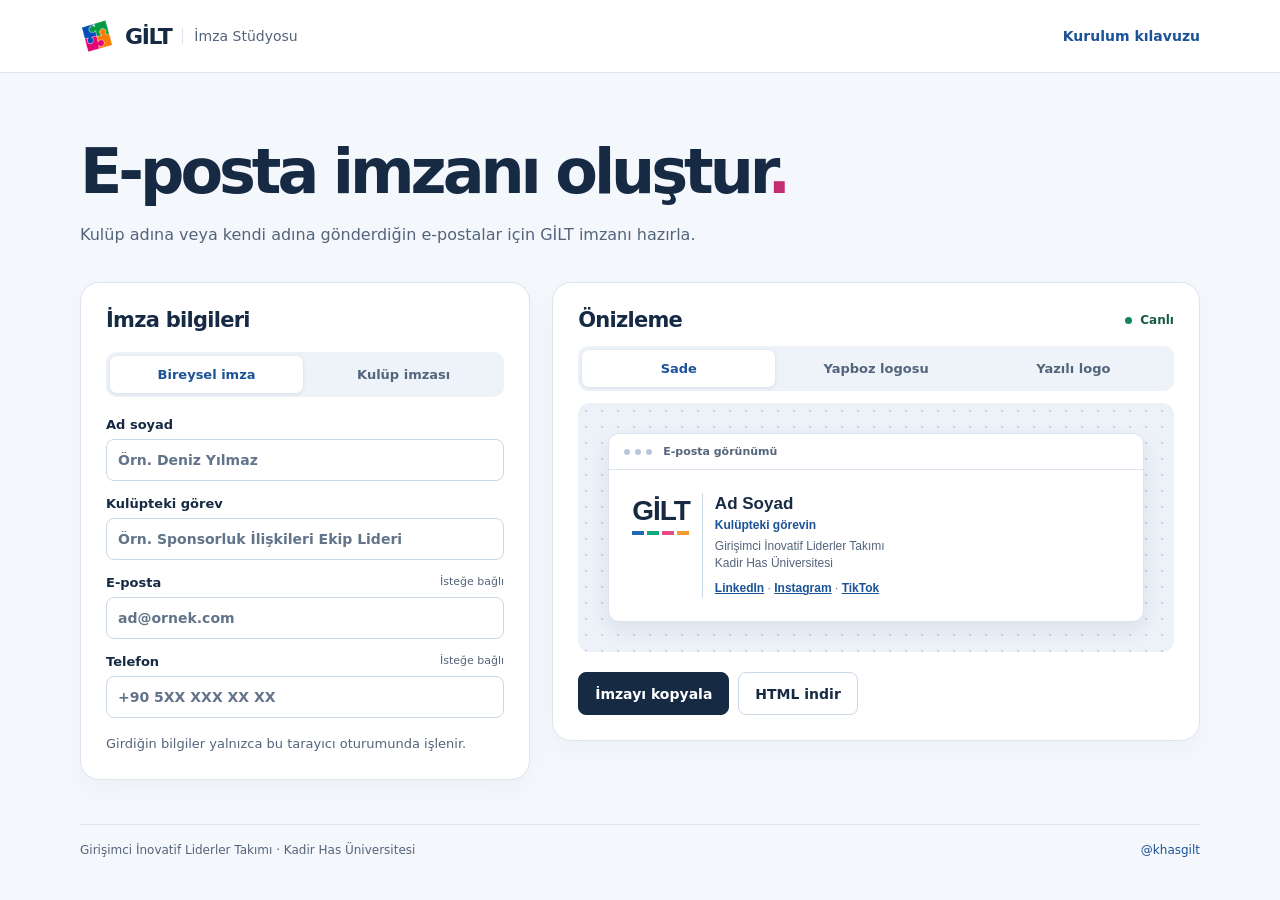
==== index.html @ 71208b17 "Add the GİLT wordmark as a third signature style" ====
<!doctype html>
<html lang="tr">
<head>
  <meta charset="utf-8">
  <meta name="viewport" content="width=device-width, initial-scale=1">
  <meta name="description" content="GİLT kulüp ve üye e-posta imzalarını oluşturun, önizleyin ve kopyalayın.">
  <title>İmza Stüdyosu · GİLT</title>
  <link rel="icon" href="assets/gilt-puzzle.png">
  <link rel="stylesheet" href="style.css?v=3">
  <script src="app.js?v=3" defer></script>
</head>
<body>
  <header class="topbar">
    <div class="shell topbar-inner">
      <a class="brand" href="./"><img src="assets/gilt-puzzle.png" alt="" width="34" height="34"><strong>GİLT</strong><span>İmza Stüdyosu</span></a>
      <a class="guide-link" href="kilavuz.html">Kurulum kılavuzu</a>
    </div>
  </header>
  <main class="shell">
    <section class="intro" aria-labelledby="title">
      <h1 id="title">E-posta imzanı oluştur<span>.</span></h1>
      <p>Kulüp adına veya kendi adına gönderdiğin e-postalar için GİLT imzanı hazırla.</p>
    </section>
    <div class="workspace">
      <section class="panel editor" aria-labelledby="editor-title">
        <h2 id="editor-title">İmza bilgileri</h2>
        <form id="signature-form">
          <fieldset class="switch">
            <legend class="sr-only">İmza türü</legend>
            <label><input type="radio" name="type" value="member" checked><span>Bireysel imza</span></label>
            <label><input type="radio" name="type" value="club"><span>Kulüp imzası</span></label>
          </fieldset>
          <div class="fields">
            <fieldset id="member-fields" class="fields">
              <legend class="sr-only">Üye bilgileri</legend>
              <label>Ad soyad <input name="fullName" required maxlength="80" autocomplete="name" placeholder="Örn. Deniz Yılmaz"></label>
              <label>Kulüpteki görev <input name="role" required maxlength="100" placeholder="Örn. Sponsorluk İlişkileri Ekip Lideri"></label>
            </fieldset>
            <label id="club-fields" hidden>Birim <span class="optional">İsteğe bağlı</span><input name="team" maxlength="100" placeholder="Örn. Sponsorluk İlişkileri" disabled></label>
            <fieldset id="contact-fields" class="fields">
              <legend class="sr-only">Bireysel iletişim bilgileri</legend>
              <label>E-posta <span class="optional">İsteğe bağlı</span><input type="email" name="memberEmail" maxlength="120" autocomplete="email" placeholder="ad@ornek.com"></label>
              <label>Telefon <span class="optional">İsteğe bağlı</span><input type="tel" name="memberPhone" maxlength="26" pattern="\+?[0-9\s\(\).\-]{7,25}" title="Alan koduyla birlikte telefon numarası girin." autocomplete="tel" placeholder="+90 5XX XXX XX XX"></label>
            </fieldset>
            <fieldset id="club-contact-fields" class="fields" hidden disabled>
              <legend class="sr-only">Kulüp iletişim bilgileri</legend>
              <label>Kulüp e-postası <span class="optional">İsteğe bağlı</span><input type="email" name="clubEmail" maxlength="120" placeholder="kulup@ornek.com"></label>
              <label>Kulüp telefonu <span class="optional">İsteğe bağlı</span><input type="tel" name="clubPhone" maxlength="26" pattern="\+?[0-9\s\(\).\-]{7,25}" title="Alan koduyla birlikte telefon numarası girin." placeholder="+90 5XX XXX XX XX"></label>
            </fieldset>
          </div>
        </form>
        <p class="privacy">Girdiğin bilgiler yalnızca bu tarayıcı oturumunda işlenir.</p>
      </section>
      <section class="panel result" aria-labelledby="preview-title">
        <header class="preview-header"><h2 id="preview-title">Önizleme</h2><span class="live"><i></i> Canlı</span></header>
        <fieldset class="switch logo-options">
          <legend class="sr-only">İmza görünümü</legend>
          <label><input type="radio" form="signature-form" name="logoStyle" value="plain" checked><span>Sade</span></label>
          <label><input type="radio" form="signature-form" name="logoStyle" value="puzzle"><span>Yapboz logosu</span></label>
          <label><input type="radio" form="signature-form" name="logoStyle" value="wordmark"><span>Yazılı logo</span></label>
        </fieldset>
        <div class="canvas"><div class="mail">
          <div class="mail-header"><span></span><span></span><span></span><strong>E-posta görünümü</strong></div>
          <div id="preview" aria-label="E-posta imzası önizlemesi"></div>
        </div></div>
        <div class="actions">
          <button class="primary" id="copy" type="button">İmzayı kopyala</button>
          <button class="secondary" id="download" type="button">HTML indir</button>
        </div>
        <p id="status" role="status"></p>
      </section>
    </div>
    <noscript>İmza oluşturmak için tarayıcında JavaScript’i etkinleştir.</noscript>
  </main>
  <footer class="shell footer"><span>Girişimci İnovatif Liderler Takımı · Kadir Has Üniversitesi</span><a href="https://www.instagram.com/khasgilt/">@khasgilt</a></footer>
</body>
</html>
---- style.css ----
:root {
  color-scheme: light;
  --ink: #172a44;
  --muted: #53647b;
  --line: #dbe4ef;
  --blue: #1c5297;
  --surface: #f4f7fb;
  font-family: "Inter", system-ui, -apple-system, sans-serif;
  color: var(--ink);
  background: var(--surface);
}
*, *::before, *::after { box-sizing: border-box; }
body { margin: 0; }
[hidden] { display: none !important; }
a { color: var(--blue); }
button, input { font: inherit; }
button { cursor: pointer; }
:focus-visible { outline: 3px solid #377bc3; outline-offset: 3px; }
.shell { width: min(1120px, calc(100% - 48px)); margin-inline: auto; }
.topbar { background: #fff; border-bottom: 1px solid var(--line); }
.topbar-inner { display: flex; align-items: center; justify-content: space-between; gap: 12px; min-height: 72px; }
.brand { display: inline-flex; gap: 11px; align-items: center; color: var(--ink); text-decoration: none; }
.brand img { border-radius: 8px; }
.brand strong { font-size: 22px; letter-spacing: -.06em; }
.brand span { border-left: 1px solid var(--line); padding-left: 11px; color: var(--muted); font-size: 14px; }
.guide-link { font-size: 14px; font-weight: 650; text-decoration: none; }
.guide-link:hover, .footer a:hover { text-decoration: underline; }
.intro { padding: 66px 0 34px; }
h1 { font-size: clamp(36px, 6vw, 62px); line-height: 1.05; letter-spacing: -.065em; margin: 0; }
h1 span { color: #c22e72; }
.intro p { color: var(--muted); margin: 18px 0 0; line-height: 1.65; max-width: 62ch; }
.workspace { display: grid; grid-template-columns: minmax(0, .82fr) minmax(0, 1.18fr); gap: 22px; align-items: start; }
.panel { border: 1px solid var(--line); background: #fff; border-radius: 19px; padding: 25px; box-shadow: 0 10px 28px #172a4408; min-width: 0; }
h2 { margin: 0; font-size: 21px; letter-spacing: -.035em; }
fieldset { border: 0; margin: 0; padding: 0; min-width: 0; }
.switch { display: grid; grid-template-columns: 1fr 1fr; gap: 4px; background: #eef3fa; padding: 4px; border-radius: 10px; margin: 20px 0; }
.switch label { position: relative; cursor: pointer; }
.switch input, .sr-only { position: absolute; width: 1px; height: 1px; overflow: hidden; clip-path: inset(50%); white-space: nowrap; }
.switch span { display: block; text-align: center; padding: 11px 5px; color: var(--muted); font-size: 13px; font-weight: 650; border-radius: 7px; }
.switch input:checked + span { color: var(--blue); background: #fff; box-shadow: 0 1px 4px #172a441c; }
.switch input:focus-visible + span { outline: 3px solid #377bc3; }
.fields { display: grid; gap: 15px; }
.fields label { font-size: 13px; font-weight: 650; }
.optional { color: var(--muted); font-size: 11px; font-weight: 450; float: right; }
.fields input { display: block; margin-top: 7px; width: 100%; min-height: 42px; border-radius: 8px; border: 1px solid #cbd8e7; padding: 10px 11px; color: var(--ink); background: #fff; font-size: 14px; }
.fields input::placeholder { color: #62748a; }
.privacy, #status { color: var(--muted); font-size: 13px; line-height: 1.5; margin: 16px 0 0; }
.preview-header { display: flex; justify-content: space-between; align-items: center; gap: 10px; }
.live { color: #175a46; font-size: 12px; font-weight: 650; }
.live i { display: inline-block; width: 7px; height: 7px; background: #168361; border-radius: 50%; margin-right: 4px; }
.canvas { margin: 20px 0; background-color: #edf2f9; background-image: radial-gradient(#c3d2e5 1px, transparent 1px); background-size: 16px 16px; padding: clamp(12px, 3vw, 30px); border-radius: 12px; min-height: 244px; display: grid; align-items: center; }
.mail { background: #fff; border-radius: 11px; box-shadow: 0 8px 20px #172a4415; border: 1px solid var(--line); min-width: 0; }
.mail-header { display: flex; align-items: center; gap: 5px; padding: 11px 15px; border-bottom: 1px solid var(--line); color: var(--muted); font-size: 11px; }
.mail-header span { background: #b8c8da; width: 6px; height: 6px; border-radius: 50%; }
.mail-header strong { margin-left: 6px; font-weight: 600; }
#preview { padding: clamp(12px, 3vw, 23px); }
.actions { display: flex; gap: 9px; flex-wrap: wrap; }
.actions button { min-height: 43px; padding: 10px 16px; border-radius: 8px; font-weight: 650; font-size: 14px; }
.primary { color: #fff; background: var(--ink); border: 1px solid var(--ink); }
.primary:hover { background: var(--blue); }
.secondary { background: #fff; border: 1px solid #cbd8e7; color: var(--ink); }
.secondary:hover { background: #eef3fa; }
.footer { display: flex; justify-content: space-between; gap: 10px; flex-wrap: wrap; color: var(--muted); font-size: 12px; border-top: 1px solid var(--line); margin-top: 44px; padding: 18px 0 25px; }
.footer a { text-decoration: none; }
.guide { max-width: 840px; }
.guide .panel { margin-bottom: 17px; line-height: 1.65; }
.guide ol { padding-left: 22px; }
.guide li + li { margin-top: 6px; }
.guide p:last-child { margin-bottom: 0; }
@media (max-width: 780px) {
  .workspace { grid-template-columns: 1fr; }
  .intro { padding-top: 44px; }
}
@media (max-width: 460px) {
  .shell { width: calc(100% - 28px); }
  .topbar-inner { min-height: 62px; }
  .brand span { display: none; }
  .panel { padding: 16px; }
}
@media print {
  .topbar, .footer, .print { display: none; }
  .shell { width: 100%; }
  .intro { padding: 0 0 20px; }
  .intro h1 { font-size: 30px; }
  .guide .panel { box-shadow: none; break-inside: avoid; }
}

.switch.logo-options {
  grid-template-columns: repeat(3, minmax(0, 1fr));
  margin: 14px 0 0;
}
.logo-options + .canvas { margin-top: 12px; }
#status:empty { margin: 0; }
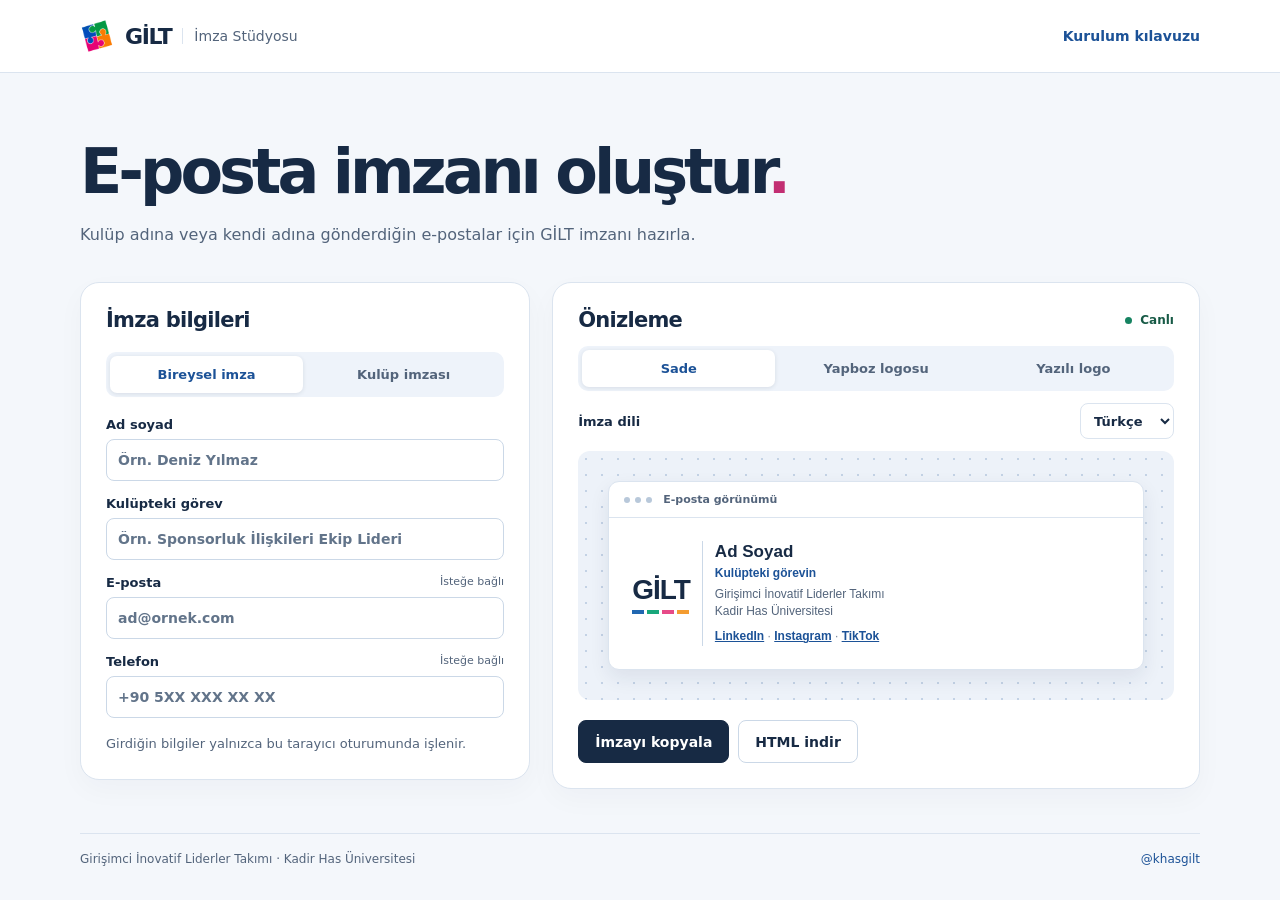
==== commit 7300fb16: "Center signature branding and add English signature variants" ====
--- a/index.html
+++ b/index.html
@@ -6,8 +6,8 @@
   <meta name="description" content="GİLT kulüp ve üye e-posta imzalarını oluşturun, önizleyin ve kopyalayın.">
   <title>İmza Stüdyosu · GİLT</title>
   <link rel="icon" href="assets/gilt-puzzle.png">
-  <link rel="stylesheet" href="style.css?v=3">
-  <script src="app.js?v=3" defer></script>
+  <link rel="stylesheet" href="style.css?v=4">
+  <script src="app.js?v=4" defer></script>
 </head>
 <body>
   <header class="topbar">
@@ -59,6 +59,13 @@
           <label><input type="radio" form="signature-form" name="logoStyle" value="puzzle"><span>Yapboz logosu</span></label>
           <label><input type="radio" form="signature-form" name="logoStyle" value="wordmark"><span>Yazılı logo</span></label>
         </fieldset>
+        <div class="signature-language">
+          <label for="signature-language">İmza dili</label>
+          <select id="signature-language" name="signatureLanguage" form="signature-form">
+            <option value="tr">Türkçe</option>
+            <option value="en" lang="en">English</option>
+          </select>
+        </div>
         <div class="canvas"><div class="mail">
           <div class="mail-header"><span></span><span></span><span></span><strong>E-posta görünümü</strong></div>
           <div id="preview" aria-label="E-posta imzası önizlemesi"></div>
--- a/style.css
+++ b/style.css
@@ -89,5 +89,23 @@
   grid-template-columns: repeat(3, minmax(0, 1fr));
   margin: 14px 0 0;
 }
-.logo-options + .canvas { margin-top: 12px; }
+.signature-language {
+  display: flex;
+  align-items: center;
+  justify-content: space-between;
+  gap: 12px;
+  margin-top: 12px;
+  font-size: 13px;
+  font-weight: 650;
+}
+.signature-language select {
+  font: inherit;
+  min-height: 36px;
+  padding: 5px 9px;
+  color: var(--ink);
+  background: #fff;
+  border: 1px solid var(--line);
+  border-radius: 8px;
+}
+.signature-language + .canvas { margin-top: 12px; }
 #status:empty { margin: 0; }
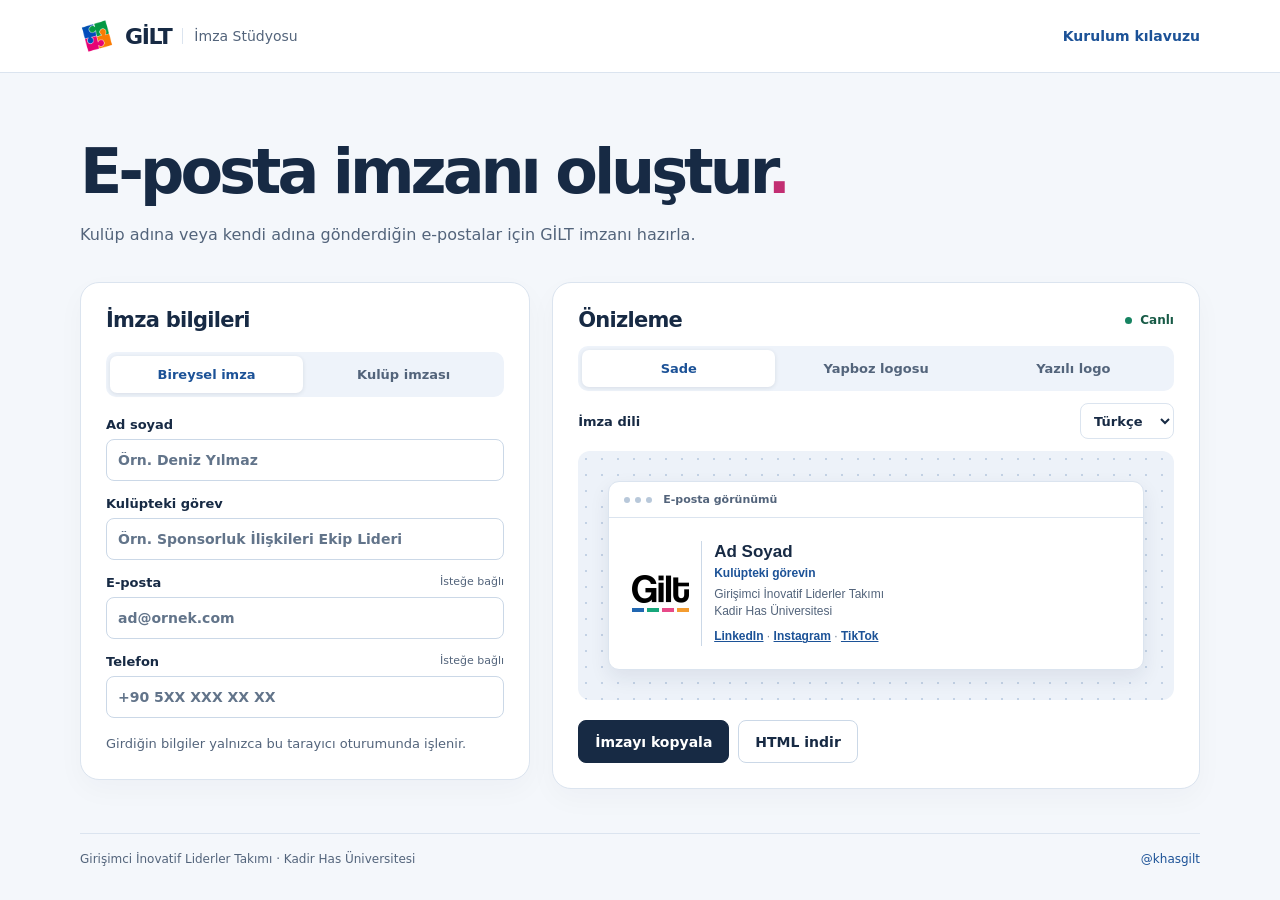
==== commit 54eb9e14: "Use the original GİLT marks extracted from the supplied PDFs" ====
--- a/index.html
+++ b/index.html
@@ -7,7 +7,7 @@
   <title>İmza Stüdyosu · GİLT</title>
   <link rel="icon" href="assets/gilt-puzzle.png">
   <link rel="stylesheet" href="style.css?v=4">
-  <script src="app.js?v=4" defer></script>
+  <script src="app.js?v=5" defer></script>
 </head>
 <body>
   <header class="topbar">
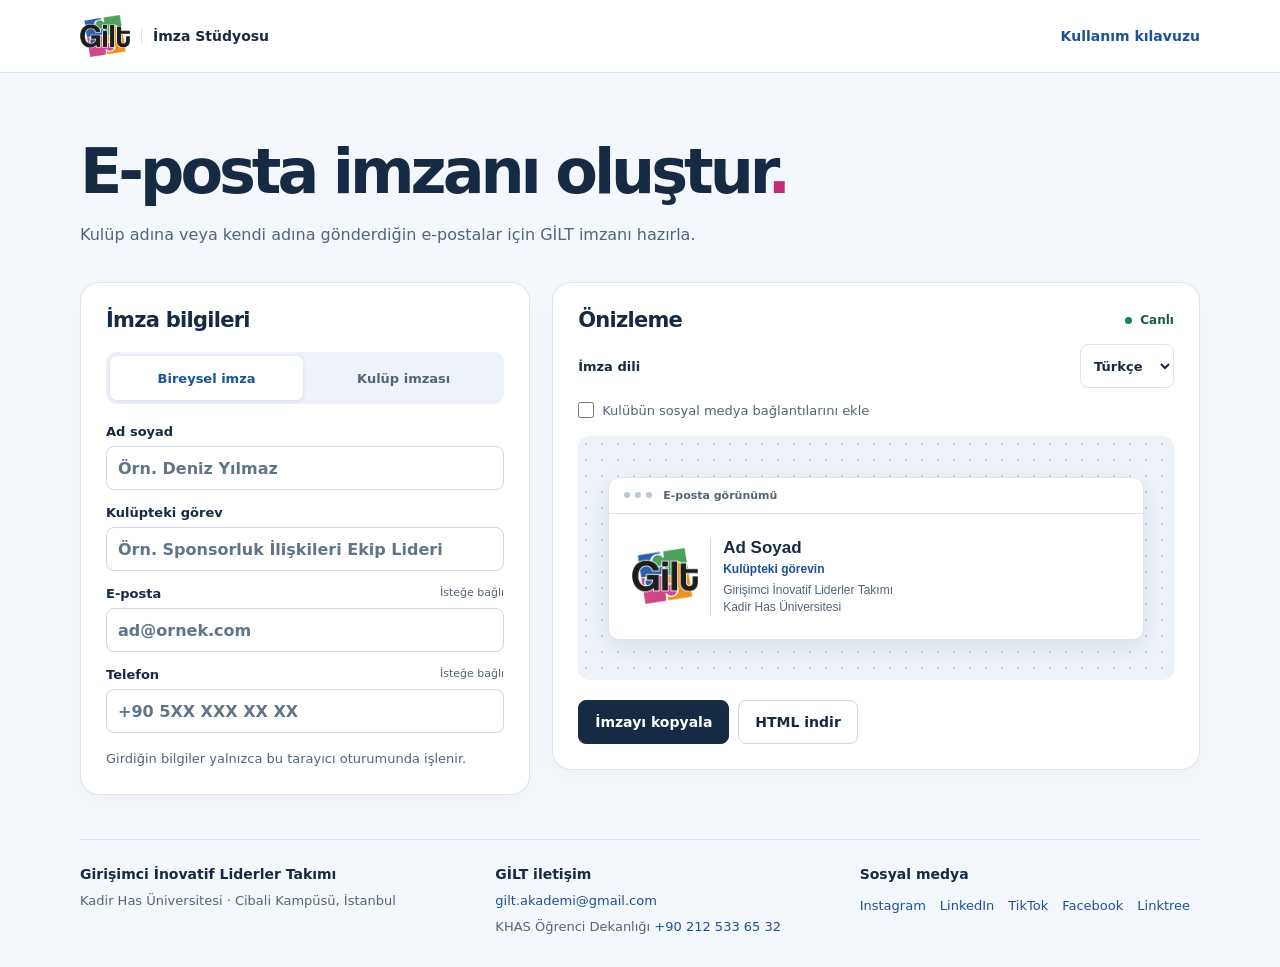
==== commit d0c0566c: "Update GILT signature studio and formal correspondence guide" ====
--- a/index.html
+++ b/index.html
@@ -5,15 +5,15 @@
   <meta name="viewport" content="width=device-width, initial-scale=1">
   <meta name="description" content="GİLT kulüp ve üye e-posta imzalarını oluşturun, önizleyin ve kopyalayın.">
   <title>İmza Stüdyosu · GİLT</title>
-  <link rel="icon" href="assets/gilt-puzzle.png">
-  <link rel="stylesheet" href="style.css?v=4">
-  <script src="app.js?v=5" defer></script>
+  <link rel="icon" href="assets/gilt-color-wordmark.png">
+  <link rel="stylesheet" href="style.css?v=7">
+  <script src="app.js?v=7" defer></script>
 </head>
 <body>
   <header class="topbar">
     <div class="shell topbar-inner">
-      <a class="brand" href="./"><img src="assets/gilt-puzzle.png" alt="" width="34" height="34"><strong>GİLT</strong><span>İmza Stüdyosu</span></a>
-      <a class="guide-link" href="kilavuz.html">Kurulum kılavuzu</a>
+      <a class="brand" href="./"><img src="assets/gilt-color-wordmark.png" alt="GİLT" width="50" height="43"><span>İmza Stüdyosu</span></a>
+      <a class="guide-link" href="kilavuz.html">Kullanım kılavuzu</a>
     </div>
   </header>
   <main class="shell">
@@ -44,7 +44,7 @@
             </fieldset>
             <fieldset id="club-contact-fields" class="fields" hidden disabled>
               <legend class="sr-only">Kulüp iletişim bilgileri</legend>
-              <label>Kulüp e-postası <span class="optional">İsteğe bağlı</span><input type="email" name="clubEmail" maxlength="120" placeholder="kulup@ornek.com"></label>
+              <label>Kulüp e-postası <span class="optional">İsteğe bağlı</span><input type="email" name="clubEmail" maxlength="120" placeholder="Ekip e-posta adresi"></label>
               <label>Kulüp telefonu <span class="optional">İsteğe bağlı</span><input type="tel" name="clubPhone" maxlength="26" pattern="\+?[0-9\s\(\).\-]{7,25}" title="Alan koduyla birlikte telefon numarası girin." placeholder="+90 5XX XXX XX XX"></label>
             </fieldset>
           </div>
@@ -53,12 +53,6 @@
       </section>
       <section class="panel result" aria-labelledby="preview-title">
         <header class="preview-header"><h2 id="preview-title">Önizleme</h2><span class="live"><i></i> Canlı</span></header>
-        <fieldset class="switch logo-options">
-          <legend class="sr-only">İmza görünümü</legend>
-          <label><input type="radio" form="signature-form" name="logoStyle" value="plain" checked><span>Sade</span></label>
-          <label><input type="radio" form="signature-form" name="logoStyle" value="puzzle"><span>Yapboz logosu</span></label>
-          <label><input type="radio" form="signature-form" name="logoStyle" value="wordmark"><span>Yazılı logo</span></label>
-        </fieldset>
         <div class="signature-language">
           <label for="signature-language">İmza dili</label>
           <select id="signature-language" name="signatureLanguage" form="signature-form">
@@ -66,6 +60,10 @@
             <option value="en" lang="en">English</option>
           </select>
         </div>
+        <label class="social-option">
+          <input type="checkbox" name="includeSocials" form="signature-form">
+          <span>Kulübün sosyal medya bağlantılarını ekle</span>
+        </label>
         <div class="canvas"><div class="mail">
           <div class="mail-header"><span></span><span></span><span></span><strong>E-posta görünümü</strong></div>
           <div id="preview" aria-label="E-posta imzası önizlemesi"></div>
@@ -79,6 +77,26 @@
     </div>
     <noscript>İmza oluşturmak için tarayıcında JavaScript’i etkinleştir.</noscript>
   </main>
-  <footer class="shell footer"><span>Girişimci İnovatif Liderler Takımı · Kadir Has Üniversitesi</span><a href="https://www.instagram.com/khasgilt/">@khasgilt</a></footer>
+  <footer class="shell footer" id="iletisim">
+    <div class="footer-identity">
+      <strong>Girişimci İnovatif Liderler Takımı</strong>
+      <span>Kadir Has Üniversitesi · Cibali Kampüsü, İstanbul</span>
+    </div>
+    <div>
+      <h2>GİLT iletişim</h2>
+      <a data-club-email href="mailto:gilt.akademi@gmail.com">gilt.akademi@gmail.com</a>
+      <span class="university-phone">KHAS Öğrenci Dekanlığı <a href="tel:+902125336532">+90 212 533 65 32</a></span>
+    </div>
+    <nav aria-label="GİLT sosyal medya hesapları">
+      <h2>Sosyal medya</h2>
+      <ul class="social-links">
+        <li><a data-signature-channel href="https://www.instagram.com/khasgilt/">Instagram</a></li>
+        <li><a data-signature-channel href="https://www.linkedin.com/company/khasgilt">LinkedIn</a></li>
+        <li><a data-signature-channel href="https://www.tiktok.com/@khas.gilt">TikTok</a></li>
+        <li><a data-signature-channel href="https://www.facebook.com/khasgilt">Facebook</a></li>
+        <li><a data-signature-channel href="https://linktr.ee/khas_gilt">Linktree</a></li>
+      </ul>
+    </nav>
+  </footer>
 </body>
 </html>
--- a/style.css
+++ b/style.css
@@ -13,17 +13,16 @@
 body { margin: 0; }
 [hidden] { display: none !important; }
 a { color: var(--blue); }
-button, input { font: inherit; }
+button, input, select { font: inherit; }
 button { cursor: pointer; }
 :focus-visible { outline: 3px solid #377bc3; outline-offset: 3px; }
 .shell { width: min(1120px, calc(100% - 48px)); margin-inline: auto; }
 .topbar { background: #fff; border-bottom: 1px solid var(--line); }
 .topbar-inner { display: flex; align-items: center; justify-content: space-between; gap: 12px; min-height: 72px; }
 .brand { display: inline-flex; gap: 11px; align-items: center; color: var(--ink); text-decoration: none; }
-.brand img { border-radius: 8px; }
-.brand strong { font-size: 22px; letter-spacing: -.06em; }
-.brand span { border-left: 1px solid var(--line); padding-left: 11px; color: var(--muted); font-size: 14px; }
-.guide-link { font-size: 14px; font-weight: 650; text-decoration: none; }
+.brand img { display: block; object-fit: contain; flex: none; }
+.brand span { border-left: 1px solid var(--line); padding-left: 11px; font-size: 14px; font-weight: 650; }
+.guide-link { display: inline-flex; align-items: center; min-height: 44px; font-size: 14px; font-weight: 650; text-decoration: none; }
 .guide-link:hover, .footer a:hover { text-decoration: underline; }
 .intro { padding: 66px 0 34px; }
 h1 { font-size: clamp(36px, 6vw, 62px); line-height: 1.05; letter-spacing: -.065em; margin: 0; }
@@ -36,13 +35,13 @@
 .switch { display: grid; grid-template-columns: 1fr 1fr; gap: 4px; background: #eef3fa; padding: 4px; border-radius: 10px; margin: 20px 0; }
 .switch label { position: relative; cursor: pointer; }
 .switch input, .sr-only { position: absolute; width: 1px; height: 1px; overflow: hidden; clip-path: inset(50%); white-space: nowrap; }
-.switch span { display: block; text-align: center; padding: 11px 5px; color: var(--muted); font-size: 13px; font-weight: 650; border-radius: 7px; }
+.switch span { display: grid; place-items: center; min-height: 44px; text-align: center; padding: 8px 5px; color: var(--muted); font-size: 13px; font-weight: 650; border-radius: 7px; }
 .switch input:checked + span { color: var(--blue); background: #fff; box-shadow: 0 1px 4px #172a441c; }
 .switch input:focus-visible + span { outline: 3px solid #377bc3; }
 .fields { display: grid; gap: 15px; }
 .fields label { font-size: 13px; font-weight: 650; }
 .optional { color: var(--muted); font-size: 11px; font-weight: 450; float: right; }
-.fields input { display: block; margin-top: 7px; width: 100%; min-height: 42px; border-radius: 8px; border: 1px solid #cbd8e7; padding: 10px 11px; color: var(--ink); background: #fff; font-size: 14px; }
+.fields input { display: block; margin-top: 7px; width: 100%; min-height: 44px; border-radius: 8px; border: 1px solid #cbd8e7; padding: 10px 11px; color: var(--ink); background: #fff; font-size: 16px; }
 .fields input::placeholder { color: #62748a; }
 .privacy, #status { color: var(--muted); font-size: 13px; line-height: 1.5; margin: 16px 0 0; }
 .preview-header { display: flex; justify-content: space-between; align-items: center; gap: 10px; }
@@ -55,40 +54,69 @@
 .mail-header strong { margin-left: 6px; font-weight: 600; }
 #preview { padding: clamp(12px, 3vw, 23px); }
 .actions { display: flex; gap: 9px; flex-wrap: wrap; }
-.actions button { min-height: 43px; padding: 10px 16px; border-radius: 8px; font-weight: 650; font-size: 14px; }
+.actions button { min-height: 44px; padding: 10px 16px; border-radius: 8px; font-weight: 650; font-size: 14px; }
 .primary { color: #fff; background: var(--ink); border: 1px solid var(--ink); }
 .primary:hover { background: var(--blue); }
 .secondary { background: #fff; border: 1px solid #cbd8e7; color: var(--ink); }
 .secondary:hover { background: #eef3fa; }
-.footer { display: flex; justify-content: space-between; gap: 10px; flex-wrap: wrap; color: var(--muted); font-size: 12px; border-top: 1px solid var(--line); margin-top: 44px; padding: 18px 0 25px; }
+.footer { display: grid; grid-template-columns: 1.15fr 1fr 1fr; gap: 24px; color: var(--muted); font-size: 13px; line-height: 1.55; border-top: 1px solid var(--line); margin-top: 44px; padding: 24px 0 30px; }
+.footer h2, .footer strong { display: block; margin-bottom: 5px; color: var(--ink); font-size: 14px; letter-spacing: 0; }
+.footer-identity span, .university-phone { display: block; }
+.university-phone { margin-top: 6px; }
+.university-phone a { display: inline-block; }
 .footer a { text-decoration: none; }
-.guide { max-width: 840px; }
-.guide .panel { margin-bottom: 17px; line-height: 1.65; }
-.guide ol { padding-left: 22px; }
-.guide li + li { margin-top: 6px; }
+.social-links { display: flex; flex-wrap: wrap; gap: 3px 14px; margin: 0; padding: 0; list-style: none; }
+.social-links a { display: inline-block; padding: 5px 0; }
+.guide { max-width: 920px; }
+.guide-nav { display: flex; flex-wrap: wrap; gap: 8px; margin-bottom: 20px; }
+.guide-nav a { display: inline-flex; align-items: center; min-height: 44px; padding: 7px 13px; border: 1px solid var(--line); border-radius: 8px; background: #fff; font-size: 14px; font-weight: 650; text-decoration: none; }
+.guide-nav a:hover { background: #eef3fa; }
+.guide .panel { margin-bottom: 17px; line-height: 1.65; scroll-margin-top: 16px; }
+.guide-step { display: grid; grid-template-columns: minmax(0, .85fr) minmax(0, 1.15fr); gap: 20px; align-items: center; margin-top: 20px; }
+.guide h3 { margin: 0; font-size: 16px; }
+.guide p { margin: 8px 0 0; }
+.guide .intro p { margin-top: 18px; }
+.guide ol { padding-left: 22px; margin: 14px 0; }
+.guide li + li { margin-top: 8px; }
+.guide figure { margin: 0; min-width: 0; }
+.guide figure img { display: block; width: 100%; height: auto; border: 1px solid var(--line); border-radius: 10px; }
+.guide figcaption { margin-top: 6px; color: var(--muted); font-size: 12px; }
+.settings-path { display: flex; flex-wrap: wrap; gap: 7px; align-items: center; margin: 14px 0; padding: 10px; border-radius: 10px; background: #edf2f9; color: var(--blue); font-size: 13px; font-weight: 650; }
+.settings-path span:not([aria-hidden]) { padding: 3px 8px; border-radius: 5px; background: #fff; }
+.guide details { margin-top: 20px; padding: 10px 14px; border: 1px solid var(--line); border-radius: 8px; }
+.guide details summary { cursor: pointer; font-weight: 650; }
+.guide .studio-link { display: inline-flex; align-items: center; padding: 7px 15px; min-height: 44px; margin-top: 16px; border-radius: 8px; font-size: 14px; font-weight: 650; text-decoration: none; }
 .guide p:last-child { margin-bottom: 0; }
-@media (max-width: 780px) {
+@media (max-width: 840px) {
   .workspace { grid-template-columns: 1fr; }
   .intro { padding-top: 44px; }
+  .footer { grid-template-columns: 1fr 1fr; }
+  .footer-identity { grid-column: 1 / -1; }
+}
+@media (max-width: 600px) {
+  .guide-step, .footer { grid-template-columns: 1fr; }
 }
 @media (max-width: 460px) {
   .shell { width: calc(100% - 28px); }
   .topbar-inner { min-height: 62px; }
-  .brand span { display: none; }
+  .brand { gap: 8px; }
+  .brand img { width: 42px; height: auto; }
+  .brand span { padding-left: 8px; font-size: 13px; }
+  .guide-link { font-size: 13px; }
   .panel { padding: 16px; }
+  .result .canvas { padding: 8px; }
+  #preview { padding: 11px; }
+  .actions { display: grid; }
 }
 @media print {
-  .topbar, .footer, .print { display: none; }
+  .topbar, .footer, .guide-nav, .studio-link { display: none !important; }
   .shell { width: 100%; }
   .intro { padding: 0 0 20px; }
   .intro h1 { font-size: 30px; }
-  .guide .panel { box-shadow: none; break-inside: avoid; }
+  .guide .panel { box-shadow: none; }
+  .guide-step, .settings-path { break-inside: avoid; }
 }
 
-.switch.logo-options {
-  grid-template-columns: repeat(3, minmax(0, 1fr));
-  margin: 14px 0 0;
-}
 .signature-language {
   display: flex;
   align-items: center;
@@ -100,12 +128,14 @@
 }
 .signature-language select {
   font: inherit;
-  min-height: 36px;
+  min-height: 44px;
   padding: 5px 9px;
   color: var(--ink);
   background: #fff;
   border: 1px solid var(--line);
   border-radius: 8px;
 }
-.signature-language + .canvas { margin-top: 12px; }
+.social-option { display: flex; align-items: center; gap: 8px; min-height: 44px; color: var(--muted); font-size: 13px; cursor: pointer; }
+.social-option input { width: 16px; height: 16px; margin: 0; accent-color: var(--blue); flex: none; }
+.social-option + .canvas { margin-top: 4px; }
 #status:empty { margin: 0; }
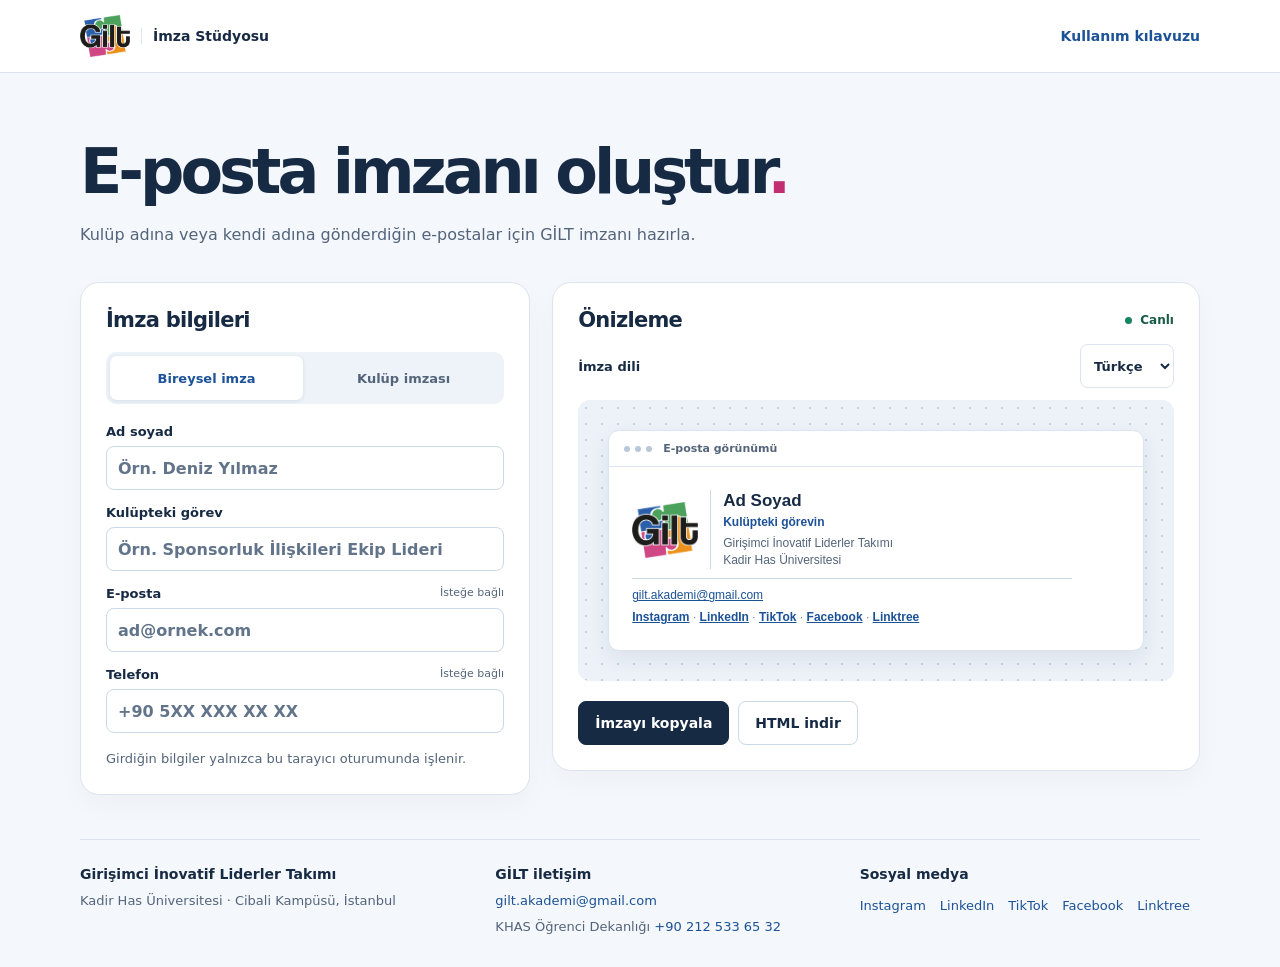
==== commit c3b2751e: "Restore default GILT signature with social links" ====
--- a/index.html
+++ b/index.html
@@ -6,8 +6,8 @@
   <meta name="description" content="GİLT kulüp ve üye e-posta imzalarını oluşturun, önizleyin ve kopyalayın.">
   <title>İmza Stüdyosu · GİLT</title>
   <link rel="icon" href="assets/gilt-color-wordmark.png">
-  <link rel="stylesheet" href="style.css?v=7">
-  <script src="app.js?v=7" defer></script>
+  <link rel="stylesheet" href="style.css?v=8">
+  <script src="app.js?v=8" defer></script>
 </head>
 <body>
   <header class="topbar">
@@ -44,7 +44,7 @@
             </fieldset>
             <fieldset id="club-contact-fields" class="fields" hidden disabled>
               <legend class="sr-only">Kulüp iletişim bilgileri</legend>
-              <label>Kulüp e-postası <span class="optional">İsteğe bağlı</span><input type="email" name="clubEmail" maxlength="120" placeholder="Ekip e-posta adresi"></label>
+              <label>Ek e-posta <span class="optional">İsteğe bağlı</span><input type="email" name="clubEmail" maxlength="120" placeholder="Ekip e-posta adresi"></label>
               <label>Kulüp telefonu <span class="optional">İsteğe bağlı</span><input type="tel" name="clubPhone" maxlength="26" pattern="\+?[0-9\s\(\).\-]{7,25}" title="Alan koduyla birlikte telefon numarası girin." placeholder="+90 5XX XXX XX XX"></label>
             </fieldset>
           </div>
@@ -60,10 +60,6 @@
             <option value="en" lang="en">English</option>
           </select>
         </div>
-        <label class="social-option">
-          <input type="checkbox" name="includeSocials" form="signature-form">
-          <span>Kulübün sosyal medya bağlantılarını ekle</span>
-        </label>
         <div class="canvas"><div class="mail">
           <div class="mail-header"><span></span><span></span><span></span><strong>E-posta görünümü</strong></div>
           <div id="preview" aria-label="E-posta imzası önizlemesi"></div>
--- a/style.css
+++ b/style.css
@@ -135,7 +135,5 @@
   border: 1px solid var(--line);
   border-radius: 8px;
 }
-.social-option { display: flex; align-items: center; gap: 8px; min-height: 44px; color: var(--muted); font-size: 13px; cursor: pointer; }
-.social-option input { width: 16px; height: 16px; margin: 0; accent-color: var(--blue); flex: none; }
-.social-option + .canvas { margin-top: 4px; }
+.signature-language + .canvas { margin-top: 12px; }
 #status:empty { margin: 0; }
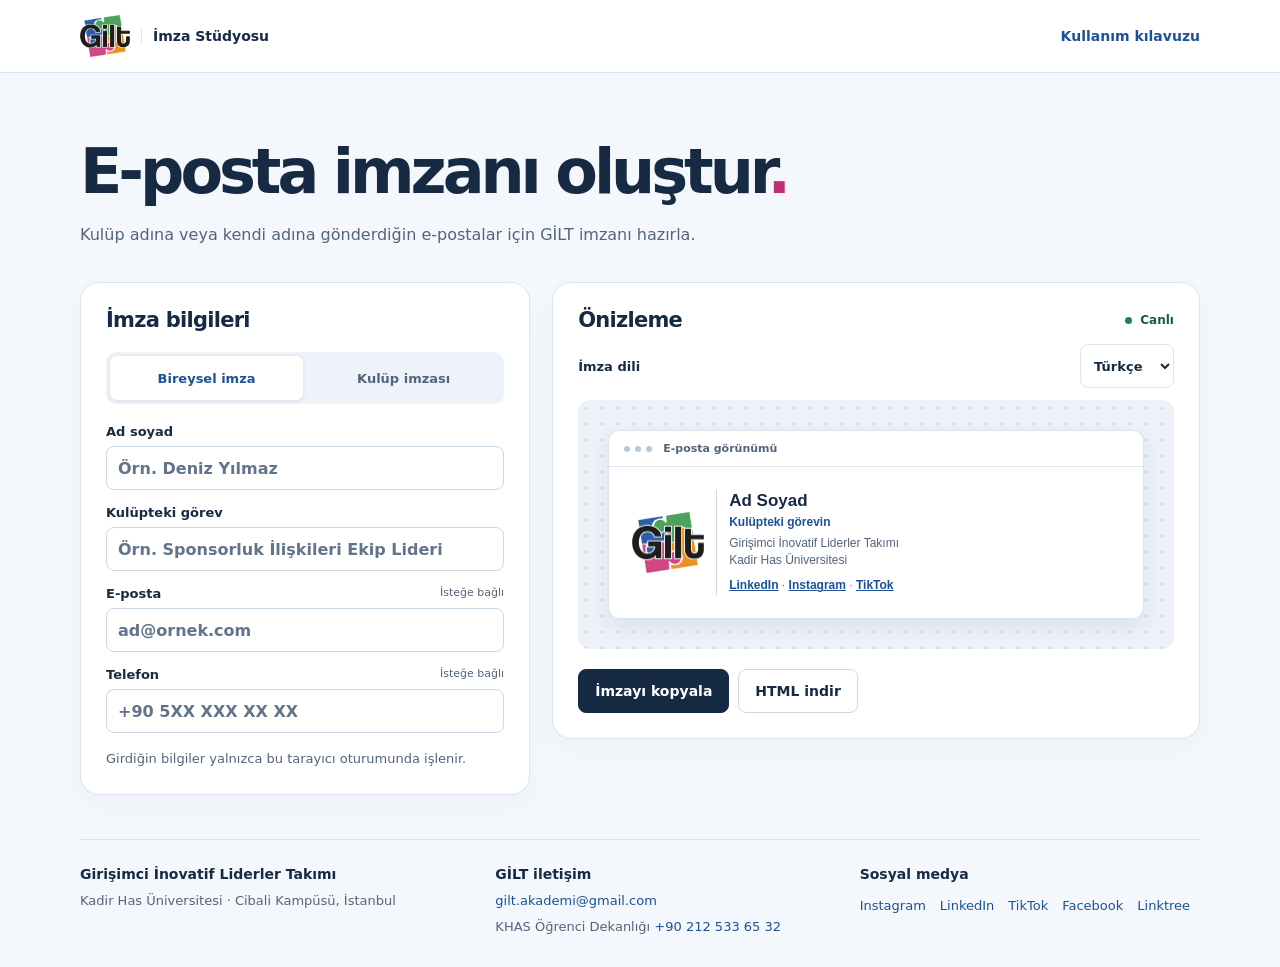
==== commit 47d9a50d: "Restore the previous signature layout and keep added contacts in the footer" ====
--- a/index.html
+++ b/index.html
@@ -7,7 +7,7 @@
   <title>İmza Stüdyosu · GİLT</title>
   <link rel="icon" href="assets/gilt-color-wordmark.png">
   <link rel="stylesheet" href="style.css?v=8">
-  <script src="app.js?v=8" defer></script>
+  <script src="app.js?v=9" defer></script>
 </head>
 <body>
   <header class="topbar">
@@ -80,17 +80,17 @@
     </div>
     <div>
       <h2>GİLT iletişim</h2>
-      <a data-club-email href="mailto:gilt.akademi@gmail.com">gilt.akademi@gmail.com</a>
+      <a href="mailto:gilt.akademi@gmail.com">gilt.akademi@gmail.com</a>
       <span class="university-phone">KHAS Öğrenci Dekanlığı <a href="tel:+902125336532">+90 212 533 65 32</a></span>
     </div>
     <nav aria-label="GİLT sosyal medya hesapları">
       <h2>Sosyal medya</h2>
       <ul class="social-links">
-        <li><a data-signature-channel href="https://www.instagram.com/khasgilt/">Instagram</a></li>
-        <li><a data-signature-channel href="https://www.linkedin.com/company/khasgilt">LinkedIn</a></li>
-        <li><a data-signature-channel href="https://www.tiktok.com/@khas.gilt">TikTok</a></li>
-        <li><a data-signature-channel href="https://www.facebook.com/khasgilt">Facebook</a></li>
-        <li><a data-signature-channel href="https://linktr.ee/khas_gilt">Linktree</a></li>
+        <li><a href="https://www.instagram.com/khasgilt/">Instagram</a></li>
+        <li><a href="https://www.linkedin.com/company/khasgilt">LinkedIn</a></li>
+        <li><a href="https://www.tiktok.com/@khas.gilt">TikTok</a></li>
+        <li><a href="https://www.facebook.com/khasgilt">Facebook</a></li>
+        <li><a href="https://linktr.ee/khas_gilt">Linktree</a></li>
       </ul>
     </nav>
   </footer>
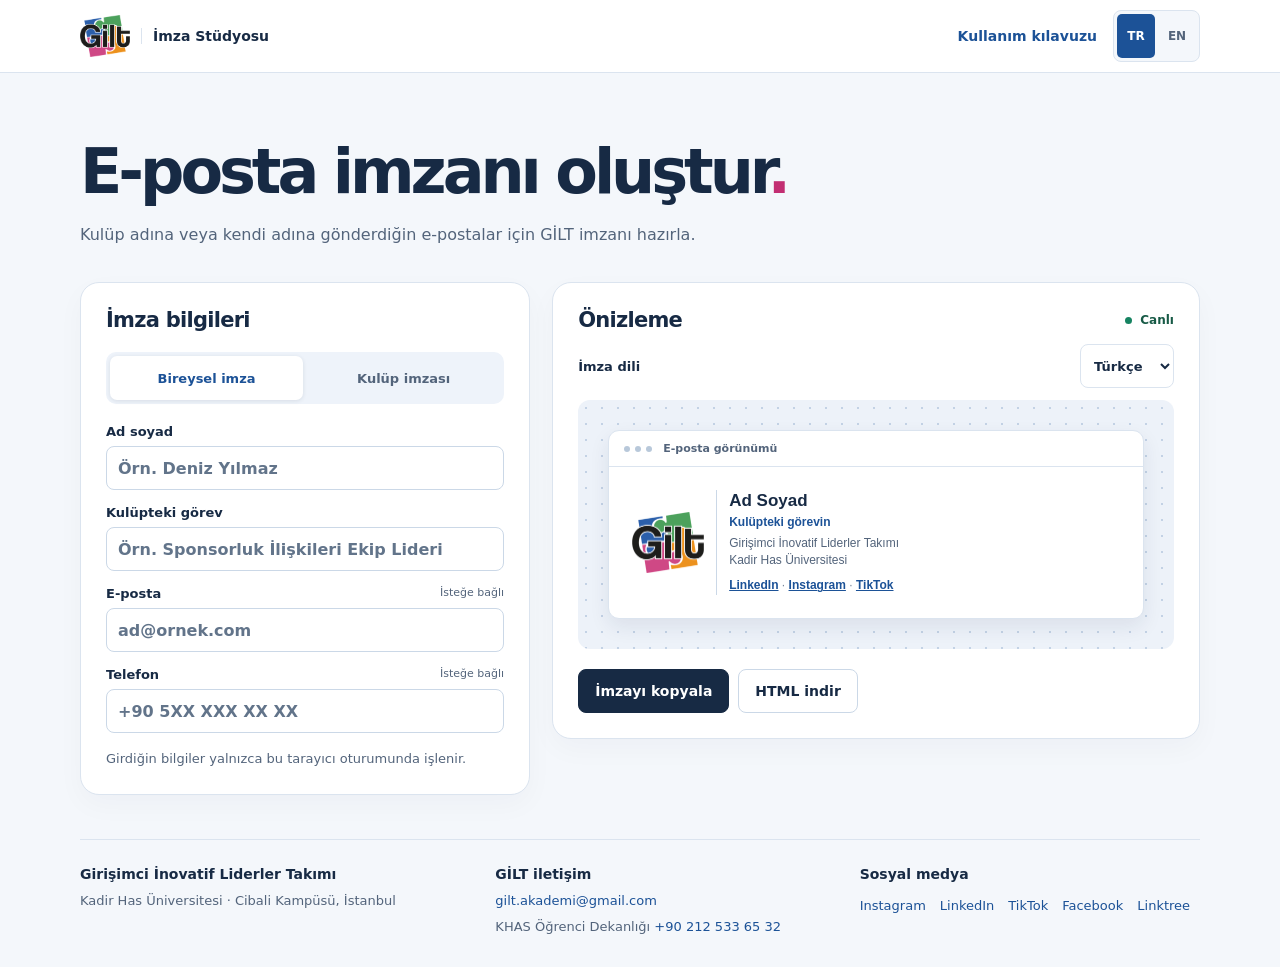
==== commit 5056c715: "Add Turkish and English interfaces to the signature studio and guide" ====
--- a/index.html
+++ b/index.html
@@ -3,88 +3,95 @@
 <head>
   <meta charset="utf-8">
   <meta name="viewport" content="width=device-width, initial-scale=1">
-  <meta name="description" content="GİLT kulüp ve üye e-posta imzalarını oluşturun, önizleyin ve kopyalayın.">
-  <title>İmza Stüdyosu · GİLT</title>
+  <meta name="description" content="GİLT kulüp ve üye e-posta imzalarını oluşturun, önizleyin ve kopyalayın." data-en-content="Create, preview and copy GİLT club and member email signatures.">
+  <title data-en="Signature Studio · GİLT">İmza Stüdyosu · GİLT</title>
   <link rel="icon" href="assets/gilt-color-wordmark.png">
-  <link rel="stylesheet" href="style.css?v=8">
-  <script src="app.js?v=9" defer></script>
+  <link rel="stylesheet" href="style.css?v=10">
+  <script src="language.js?v=10" defer></script>
+  <script src="app.js?v=10" defer></script>
 </head>
 <body>
   <header class="topbar">
     <div class="shell topbar-inner">
-      <a class="brand" href="./"><img src="assets/gilt-color-wordmark.png" alt="GİLT" width="50" height="43"><span>İmza Stüdyosu</span></a>
-      <a class="guide-link" href="kilavuz.html">Kullanım kılavuzu</a>
+      <a class="brand" href="./" data-localized-link><img src="assets/gilt-color-wordmark.png" alt="GİLT" width="50" height="43"><span data-en="Signature Studio">İmza Stüdyosu</span></a>
+      <div class="header-actions">
+        <a class="guide-link" data-localized-link href="kilavuz.html" data-en="Setup guide">Kullanım kılavuzu</a>
+        <div class="site-language" role="group" aria-label="Arayüz dili" data-en-aria-label="Interface language" hidden>
+          <button type="button" value="tr" lang="tr" aria-label="Türkçe" aria-pressed="true">TR</button>
+          <button type="button" value="en" lang="en" aria-label="English" aria-pressed="false">EN</button>
+        </div>
+      </div>
     </div>
   </header>
   <main class="shell">
     <section class="intro" aria-labelledby="title">
-      <h1 id="title">E-posta imzanı oluştur<span>.</span></h1>
-      <p>Kulüp adına veya kendi adına gönderdiğin e-postalar için GİLT imzanı hazırla.</p>
+      <h1 id="title"><span data-en="Create your email signature">E-posta imzanı oluştur</span><span>.</span></h1>
+      <p data-en="Create a GİLT signature for emails you send as a member or on behalf of the club.">Kulüp adına veya kendi adına gönderdiğin e-postalar için GİLT imzanı hazırla.</p>
     </section>
     <div class="workspace">
       <section class="panel editor" aria-labelledby="editor-title">
-        <h2 id="editor-title">İmza bilgileri</h2>
+        <h2 id="editor-title" data-en="Signature details">İmza bilgileri</h2>
         <form id="signature-form">
           <fieldset class="switch">
-            <legend class="sr-only">İmza türü</legend>
-            <label><input type="radio" name="type" value="member" checked><span>Bireysel imza</span></label>
-            <label><input type="radio" name="type" value="club"><span>Kulüp imzası</span></label>
+            <legend class="sr-only" data-en="Signature type">İmza türü</legend>
+            <label><input type="radio" name="type" value="member" checked><span data-en="Personal signature">Bireysel imza</span></label>
+            <label><input type="radio" name="type" value="club"><span data-en="Club signature">Kulüp imzası</span></label>
           </fieldset>
           <div class="fields">
             <fieldset id="member-fields" class="fields">
-              <legend class="sr-only">Üye bilgileri</legend>
-              <label>Ad soyad <input name="fullName" required maxlength="80" autocomplete="name" placeholder="Örn. Deniz Yılmaz"></label>
-              <label>Kulüpteki görev <input name="role" required maxlength="100" placeholder="Örn. Sponsorluk İlişkileri Ekip Lideri"></label>
+              <legend class="sr-only" data-en="Member details">Üye bilgileri</legend>
+              <label><span data-en="Full name">Ad soyad</span> <input name="fullName" required maxlength="80" autocomplete="name" placeholder="Örn. Deniz Yılmaz" data-en-placeholder="e.g. Deniz Yılmaz"></label>
+              <label><span data-en="Club role">Kulüpteki görev</span> <input name="role" required maxlength="100" placeholder="Örn. Sponsorluk İlişkileri Ekip Lideri"></label>
             </fieldset>
-            <label id="club-fields" hidden>Birim <span class="optional">İsteğe bağlı</span><input name="team" maxlength="100" placeholder="Örn. Sponsorluk İlişkileri" disabled></label>
+            <label id="club-fields" hidden><span data-en="Team">Birim</span> <span class="optional" data-en="Optional">İsteğe bağlı</span><input name="team" maxlength="100" placeholder="Örn. Sponsorluk İlişkileri" disabled></label>
             <fieldset id="contact-fields" class="fields">
-              <legend class="sr-only">Bireysel iletişim bilgileri</legend>
-              <label>E-posta <span class="optional">İsteğe bağlı</span><input type="email" name="memberEmail" maxlength="120" autocomplete="email" placeholder="ad@ornek.com"></label>
-              <label>Telefon <span class="optional">İsteğe bağlı</span><input type="tel" name="memberPhone" maxlength="26" pattern="\+?[0-9\s\(\).\-]{7,25}" title="Alan koduyla birlikte telefon numarası girin." autocomplete="tel" placeholder="+90 5XX XXX XX XX"></label>
+              <legend class="sr-only" data-en="Personal contact details">Bireysel iletişim bilgileri</legend>
+              <label><span data-en="Email">E-posta</span> <span class="optional" data-en="Optional">İsteğe bağlı</span><input type="email" name="memberEmail" maxlength="120" autocomplete="email" placeholder="ad@ornek.com" data-en-placeholder="name@example.com"></label>
+              <label><span data-en="Phone">Telefon</span> <span class="optional" data-en="Optional">İsteğe bağlı</span><input type="tel" name="memberPhone" maxlength="26" pattern="\+?[0-9\s\(\).\-]{7,25}" title="Alan koduyla birlikte telefon numarası girin." autocomplete="tel" placeholder="+90 5XX XXX XX XX" data-en-title="Include the area code."></label>
             </fieldset>
             <fieldset id="club-contact-fields" class="fields" hidden disabled>
-              <legend class="sr-only">Kulüp iletişim bilgileri</legend>
-              <label>Ek e-posta <span class="optional">İsteğe bağlı</span><input type="email" name="clubEmail" maxlength="120" placeholder="Ekip e-posta adresi"></label>
-              <label>Kulüp telefonu <span class="optional">İsteğe bağlı</span><input type="tel" name="clubPhone" maxlength="26" pattern="\+?[0-9\s\(\).\-]{7,25}" title="Alan koduyla birlikte telefon numarası girin." placeholder="+90 5XX XXX XX XX"></label>
+              <legend class="sr-only" data-en="Club contact details">Kulüp iletişim bilgileri</legend>
+              <label><span data-en="Team email">Ek e-posta</span> <span class="optional" data-en="Optional">İsteğe bağlı</span><input type="email" name="clubEmail" maxlength="120" placeholder="Ekip e-posta adresi" data-en-placeholder="Team email address"></label>
+              <label><span data-en="Club phone">Kulüp telefonu</span> <span class="optional" data-en="Optional">İsteğe bağlı</span><input type="tel" name="clubPhone" maxlength="26" pattern="\+?[0-9\s\(\).\-]{7,25}" title="Alan koduyla birlikte telefon numarası girin." placeholder="+90 5XX XXX XX XX" data-en-title="Include the area code."></label>
             </fieldset>
           </div>
         </form>
-        <p class="privacy">Girdiğin bilgiler yalnızca bu tarayıcı oturumunda işlenir.</p>
+        <p class="privacy" data-en="Your details are processed only in this browser session.">Girdiğin bilgiler yalnızca bu tarayıcı oturumunda işlenir.</p>
       </section>
       <section class="panel result" aria-labelledby="preview-title">
-        <header class="preview-header"><h2 id="preview-title">Önizleme</h2><span class="live"><i></i> Canlı</span></header>
+        <header class="preview-header"><h2 id="preview-title" data-en="Preview">Önizleme</h2><span class="live"><i aria-hidden="true"></i> <span data-en="Live">Canlı</span></span></header>
         <div class="signature-language">
-          <label for="signature-language">İmza dili</label>
+          <label for="signature-language" data-en="Signature language">İmza dili</label>
           <select id="signature-language" name="signatureLanguage" form="signature-form">
-            <option value="tr">Türkçe</option>
+            <option value="tr" lang="tr">Türkçe</option>
             <option value="en" lang="en">English</option>
           </select>
         </div>
         <div class="canvas"><div class="mail">
-          <div class="mail-header"><span></span><span></span><span></span><strong>E-posta görünümü</strong></div>
-          <div id="preview" aria-label="E-posta imzası önizlemesi"></div>
+          <div class="mail-header"><span></span><span></span><span></span><strong data-en="Email view">E-posta görünümü</strong></div>
+          <div id="preview" aria-label="E-posta imzası önizlemesi" data-en-aria-label="Email signature preview"></div>
         </div></div>
         <div class="actions">
-          <button class="primary" id="copy" type="button">İmzayı kopyala</button>
-          <button class="secondary" id="download" type="button">HTML indir</button>
+          <button class="primary" id="copy" type="button" data-en="Copy signature">İmzayı kopyala</button>
+          <button class="secondary" id="download" type="button" data-en="Download HTML">HTML indir</button>
         </div>
         <p id="status" role="status"></p>
       </section>
     </div>
-    <noscript>İmza oluşturmak için tarayıcında JavaScript’i etkinleştir.</noscript>
+    <noscript>İmza oluşturmak için tarayıcında JavaScript’i etkinleştir. <span lang="en">Enable JavaScript in your browser to create a signature.</span></noscript>
   </main>
   <footer class="shell footer" id="iletisim">
     <div class="footer-identity">
-      <strong>Girişimci İnovatif Liderler Takımı</strong>
-      <span>Kadir Has Üniversitesi · Cibali Kampüsü, İstanbul</span>
+      <strong data-en="Entrepreneurial and Innovative Leaders Team">Girişimci İnovatif Liderler Takımı</strong>
+      <span data-en="Kadir Has University · Cibali Campus, Istanbul">Kadir Has Üniversitesi · Cibali Kampüsü, İstanbul</span>
     </div>
     <div>
-      <h2>GİLT iletişim</h2>
+      <h2 data-en="Contact GİLT">GİLT iletişim</h2>
       <a href="mailto:gilt.akademi@gmail.com">gilt.akademi@gmail.com</a>
-      <span class="university-phone">KHAS Öğrenci Dekanlığı <a href="tel:+902125336532">+90 212 533 65 32</a></span>
+      <span class="university-phone"><span data-en="KHAS Dean of Students">KHAS Öğrenci Dekanlığı</span> <a href="tel:+902125336532">+90 212 533 65 32</a></span>
     </div>
-    <nav aria-label="GİLT sosyal medya hesapları">
-      <h2>Sosyal medya</h2>
+    <nav aria-label="GİLT sosyal medya hesapları" data-en-aria-label="GİLT social media accounts">
+      <h2 data-en="Social media">Sosyal medya</h2>
       <ul class="social-links">
         <li><a href="https://www.instagram.com/khasgilt/">Instagram</a></li>
         <li><a href="https://www.linkedin.com/company/khasgilt">LinkedIn</a></li>
--- a/style.css
+++ b/style.css
@@ -24,9 +24,13 @@
 .brand span { border-left: 1px solid var(--line); padding-left: 11px; font-size: 14px; font-weight: 650; }
 .guide-link { display: inline-flex; align-items: center; min-height: 44px; font-size: 14px; font-weight: 650; text-decoration: none; }
 .guide-link:hover, .footer a:hover { text-decoration: underline; }
+.header-actions { display: flex; align-items: center; gap: 16px; }
+.site-language { display: flex; gap: 3px; padding: 3px; background: var(--surface); border: 1px solid var(--line); border-radius: 8px; }
+.site-language button { min-width: 38px; min-height: 44px; padding: 4px 7px; border: 0; border-radius: 5px; background: transparent; color: var(--muted); font-size: 12px; font-weight: 650; }
+.site-language button[aria-pressed="true"] { background: var(--blue); color: #fff; }
 .intro { padding: 66px 0 34px; }
 h1 { font-size: clamp(36px, 6vw, 62px); line-height: 1.05; letter-spacing: -.065em; margin: 0; }
-h1 span { color: #c22e72; }
+h1 span:last-child { color: #c22e72; }
 .intro p { color: var(--muted); margin: 18px 0 0; line-height: 1.65; max-width: 62ch; }
 .workspace { display: grid; grid-template-columns: minmax(0, .82fr) minmax(0, 1.18fr); gap: 22px; align-items: start; }
 .panel { border: 1px solid var(--line); background: #fff; border-radius: 19px; padding: 25px; box-shadow: 0 10px 28px #172a4408; min-width: 0; }
@@ -95,6 +99,8 @@
 }
 @media (max-width: 600px) {
   .guide-step, .footer { grid-template-columns: 1fr; }
+  .topbar-inner { flex-wrap: wrap; column-gap: 10px; row-gap: 3px; padding-block: 6px; }
+  .header-actions { flex: 1; justify-content: flex-end; gap: 9px; }
 }
 @media (max-width: 460px) {
   .shell { width: calc(100% - 28px); }
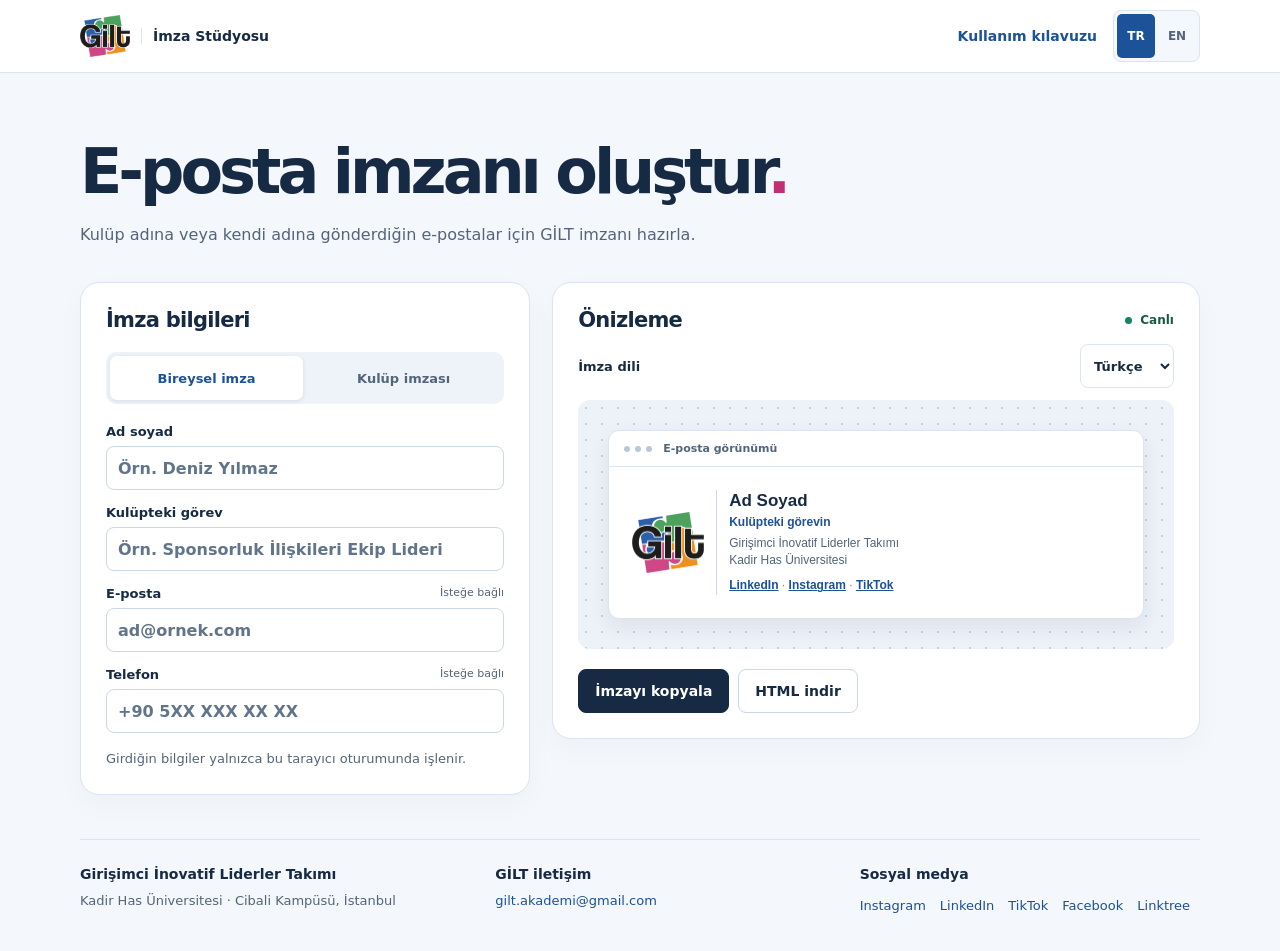
==== commit 9f5accbf: "Remove the dean of students phone number from the footer" ====
--- a/index.html
+++ b/index.html
@@ -88,7 +88,6 @@
     <div>
       <h2 data-en="Contact GİLT">GİLT iletişim</h2>
       <a href="mailto:gilt.akademi@gmail.com">gilt.akademi@gmail.com</a>
-      <span class="university-phone"><span data-en="KHAS Dean of Students">KHAS Öğrenci Dekanlığı</span> <a href="tel:+902125336532">+90 212 533 65 32</a></span>
     </div>
     <nav aria-label="GİLT sosyal medya hesapları" data-en-aria-label="GİLT social media accounts">
       <h2 data-en="Social media">Sosyal medya</h2>
--- a/style.css
+++ b/style.css
@@ -65,9 +65,7 @@
 .secondary:hover { background: #eef3fa; }
 .footer { display: grid; grid-template-columns: 1.15fr 1fr 1fr; gap: 24px; color: var(--muted); font-size: 13px; line-height: 1.55; border-top: 1px solid var(--line); margin-top: 44px; padding: 24px 0 30px; }
 .footer h2, .footer strong { display: block; margin-bottom: 5px; color: var(--ink); font-size: 14px; letter-spacing: 0; }
-.footer-identity span, .university-phone { display: block; }
-.university-phone { margin-top: 6px; }
-.university-phone a { display: inline-block; }
+.footer-identity span { display: block; }
 .footer a { text-decoration: none; }
 .social-links { display: flex; flex-wrap: wrap; gap: 3px 14px; margin: 0; padding: 0; list-style: none; }
 .social-links a { display: inline-block; padding: 5px 0; }
